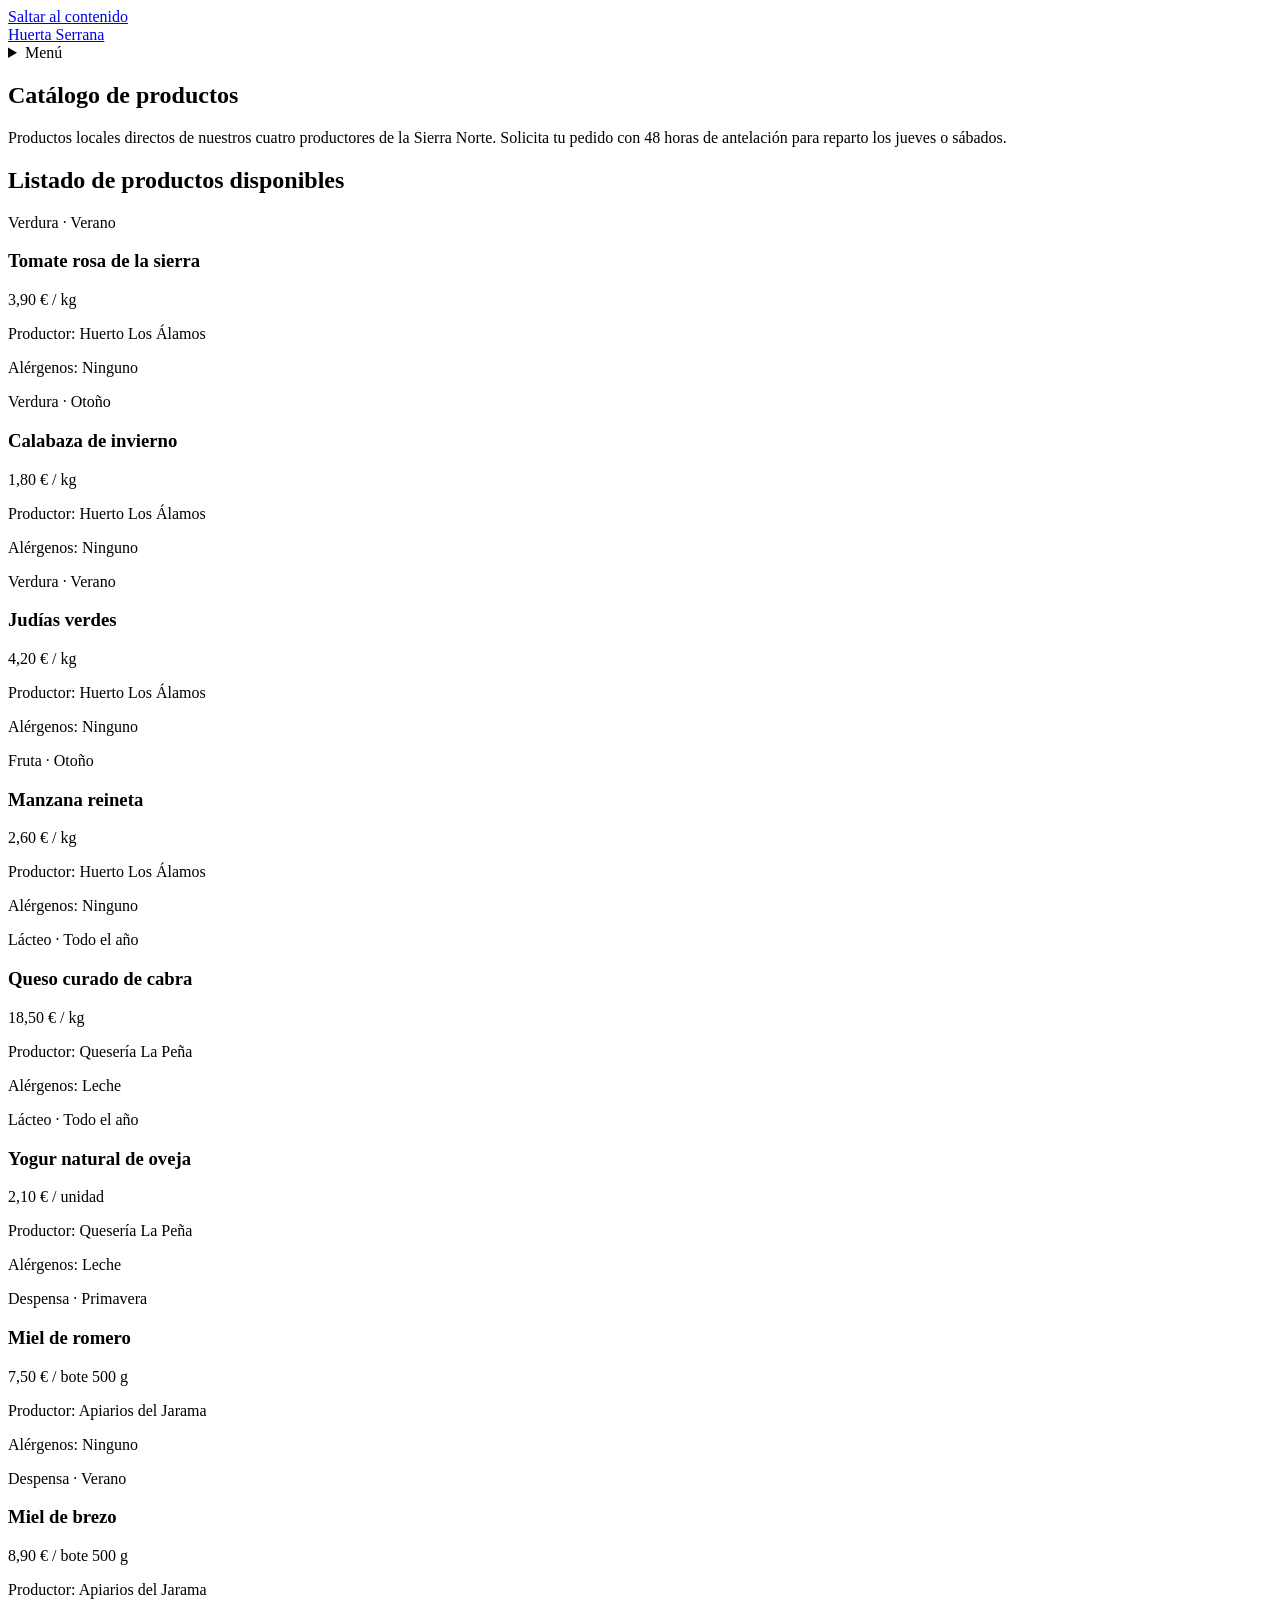
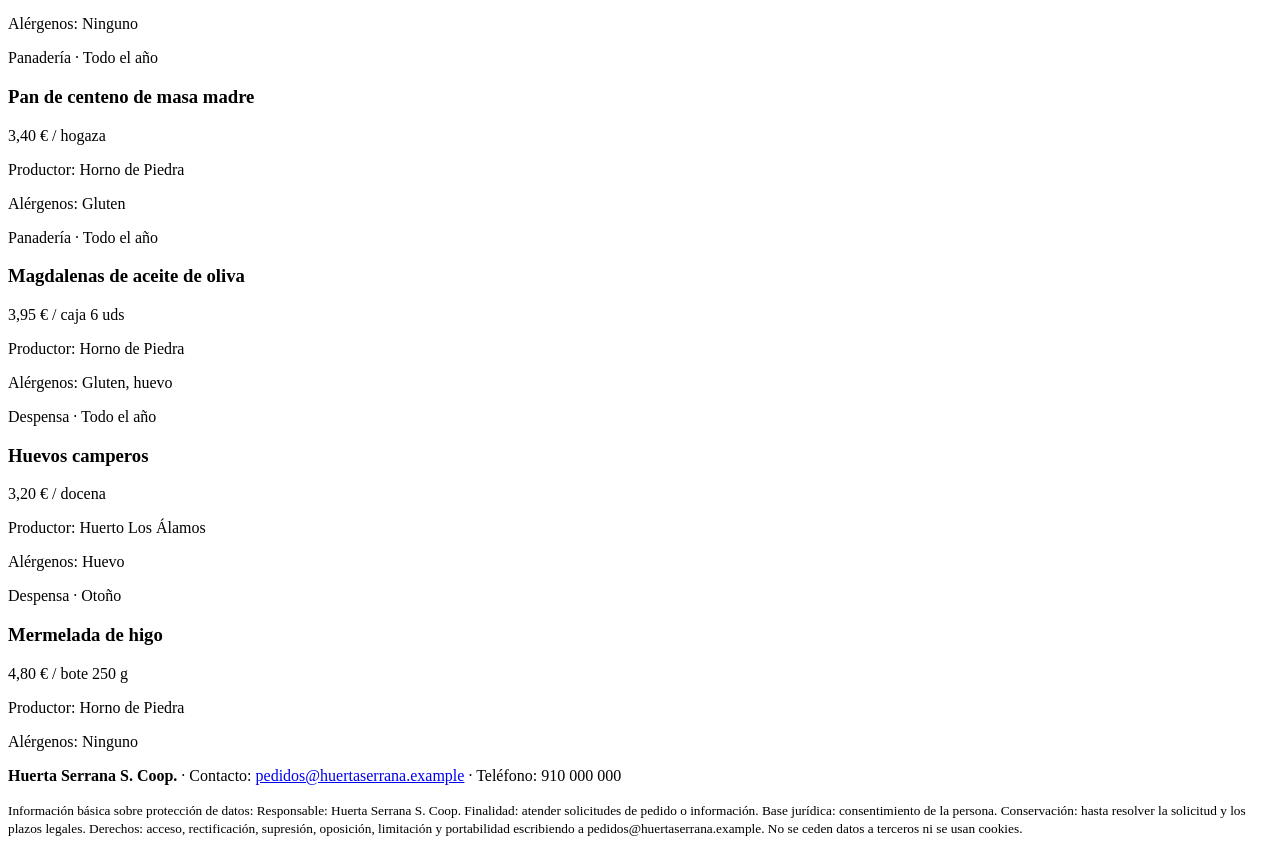
==== catalogo.html @ c81b412e "fix: separar index.html y catalogo.html y corregir defectos de IA" ====
<!DOCTYPE html>
<html lang="es">
<head>
  <meta charset="UTF-8">
  <meta name="viewport" content="width=device-width, initial-scale=1.0">
  <title>Catálogo de productos | Huerta Serrana</title>
  <link rel="stylesheet" href="css/tokens.css">
  <link rel="stylesheet" href="css/base.css">
  <link rel="stylesheet" href="css/layout.css">
  <link rel="stylesheet" href="css/components.css">
</head>
<body>
  <a href="#contenido-principal" class="skip-link">Saltar al contenido</a>

  <header class="cabecera">
    <div class="cabecera__contenedor">
      <a href="index.html" class="cabecera__marca">Huerta Serrana</a>
      <nav class="navegacion" aria-label="Navegación principal">
        <details class="navegacion__menu">
          <summary class="navegacion__boton">Menú</summary>
          <ul class="navegacion__lista">
            <li><a href="index.html">Inicio</a></li>
            <li><a href="catalogo.html" aria-current="page">Catálogo</a></li>
            <li><a href="productores.html">Productores</a></li>
            <li><a href="contacto.html">Contacto y pedido</a></li>
          </ul>
        </details>
      </nav>
    </div>
  </header>

  <main id="contenido-principal">
    <section class="cabecera-pagina">
      <h1>Catálogo de productos</h1>
      <p>Productos locales directos de nuestros cuatro productores de la Sierra Norte. Solicita tu pedido con 48 horas de antelación para reparto los jueves o sábados.</p>
    </section>

    <section class="catalogo" aria-labelledby="titulo-productos">
      <h2 id="titulo-productos" class="visually-hidden">Listado de productos disponibles</h2>
      <div class="rejilla rejilla--3">
        <article class="tarjeta">
          <span class="tarjeta__etiqueta">Verdura · Verano</span>
          <h3 class="tarjeta__titulo">Tomate rosa de la sierra</h3>
          <p class="tarjeta__precio">3,90 € / kg</p>
          <p class="tarjeta__meta">Productor: Huerto Los Álamos</p>
          <p class="tarjeta__alergenos">Alérgenos: Ninguno</p>
        </article>

        <article class="tarjeta">
          <span class="tarjeta__etiqueta">Verdura · Otoño</span>
          <h3 class="tarjeta__titulo">Calabaza de invierno</h3>
          <p class="tarjeta__precio">1,80 € / kg</p>
          <p class="tarjeta__meta">Productor: Huerto Los Álamos</p>
          <p class="tarjeta__alergenos">Alérgenos: Ninguno</p>
        </article>

        <article class="tarjeta">
          <span class="tarjeta__etiqueta">Verdura · Verano</span>
          <h3 class="tarjeta__titulo">Judías verdes</h3>
          <p class="tarjeta__precio">4,20 € / kg</p>
          <p class="tarjeta__meta">Productor: Huerto Los Álamos</p>
          <p class="tarjeta__alergenos">Alérgenos: Ninguno</p>
        </article>

        <article class="tarjeta">
          <span class="tarjeta__etiqueta">Fruta · Otoño</span>
          <h3 class="tarjeta__titulo">Manzana reineta</h3>
          <p class="tarjeta__precio">2,60 € / kg</p>
          <p class="tarjeta__meta">Productor: Huerto Los Álamos</p>
          <p class="tarjeta__alergenos">Alérgenos: Ninguno</p>
        </article>

        <article class="tarjeta">
          <span class="tarjeta__etiqueta">Lácteo · Todo el año</span>
          <h3 class="tarjeta__titulo">Queso curado de cabra</h3>
          <p class="tarjeta__precio">18,50 € / kg</p>
          <p class="tarjeta__meta">Productor: Quesería La Peña</p>
          <p class="tarjeta__alergenos">Alérgenos: Leche</p>
        </article>

        <article class="tarjeta">
          <span class="tarjeta__etiqueta">Lácteo · Todo el año</span>
          <h3 class="tarjeta__titulo">Yogur natural de oveja</h3>
          <p class="tarjeta__precio">2,10 € / unidad</p>
          <p class="tarjeta__meta">Productor: Quesería La Peña</p>
          <p class="tarjeta__alergenos">Alérgenos: Leche</p>
        </article>

        <article class="tarjeta">
          <span class="tarjeta__etiqueta">Despensa · Primavera</span>
          <h3 class="tarjeta__titulo">Miel de romero</h3>
          <p class="tarjeta__precio">7,50 € / bote 500 g</p>
          <p class="tarjeta__meta">Productor: Apiarios del Jarama</p>
          <p class="tarjeta__alergenos">Alérgenos: Ninguno</p>
        </article>

        <article class="tarjeta">
          <span class="tarjeta__etiqueta">Despensa · Verano</span>
          <h3 class="tarjeta__titulo">Miel de brezo</h3>
          <p class="tarjeta__precio">8,90 € / bote 500 g</p>
          <p class="tarjeta__meta">Productor: Apiarios del Jarama</p>
          <p class="tarjeta__alergenos">Alérgenos: Ninguno</p>
        </article>

        <article class="tarjeta">
          <span class="tarjeta__etiqueta">Panadería · Todo el año</span>
          <h3 class="tarjeta__titulo">Pan de centeno de masa madre</h3>
          <p class="tarjeta__precio">3,40 € / hogaza</p>
          <p class="tarjeta__meta">Productor: Horno de Piedra</p>
          <p class="tarjeta__alergenos">Alérgenos: Gluten</p>
        </article>

        <article class="tarjeta">
          <span class="tarjeta__etiqueta">Panadería · Todo el año</span>
          <h3 class="tarjeta__titulo">Magdalenas de aceite de oliva</h3>
          <p class="tarjeta__precio">3,95 € / caja 6 uds</p>
          <p class="tarjeta__meta">Productor: Horno de Piedra</p>
          <p class="tarjeta__alergenos">Alérgenos: Gluten, huevo</p>
        </article>

        <article class="tarjeta">
          <span class="tarjeta__etiqueta">Despensa · Todo el año</span>
          <h3 class="tarjeta__titulo">Huevos camperos</h3>
          <p class="tarjeta__precio">3,20 € / docena</p>
          <p class="tarjeta__meta">Productor: Huerto Los Álamos</p>
          <p class="tarjeta__alergenos">Alérgenos: Huevo</p>
        </article>

        <article class="tarjeta">
          <span class="tarjeta__etiqueta">Despensa · Otoño</span>
          <h3 class="tarjeta__titulo">Mermelada de higo</h3>
          <p class="tarjeta__precio">4,80 € / bote 250 g</p>
          <p class="tarjeta__meta">Productor: Horno de Piedra</p>
          <p class="tarjeta__alergenos">Alérgenos: Ninguno</p>
        </article>
      </div>
    </section>
  </main>

  <footer class="pie">
    <div class="pie__contenedor">
      <p><strong>Huerta Serrana S. Coop.</strong> · Contacto: <a href="mailto:pedidos@huertaserrana.example">pedidos@huertaserrana.example</a> · Teléfono: 910 000 000</p>
      <p><small>Información básica sobre protección de datos: Responsable: Huerta Serrana S. Coop. Finalidad: atender solicitudes de pedido o información. Base jurídica: consentimiento de la persona. Conservación: hasta resolver la solicitud y los plazos legales. Derechos: acceso, rectificación, supresión, oposición, limitación y portabilidad escribiendo a pedidos@huertaserrana.example. No se ceden datos a terceros ni se usan cookies.</small></p>
    </div>
  </footer>
</body>
</html>
---- css/tokens.css ----
:root {
  /* Paleta de marca - Anexo C */
  --color-primario: #2F5D3A;    /* Verde sierra: cabecera, botones, enlaces */
  --color-fondo: #FAF6EC;       /* Crema: fondo de página */
  --color-acento: #B5532A;      /* Tierra: llamadas a la acción secundarias */
  --color-texto: #1F2A22;       /* Tinta: texto principal */
  --color-superficie: #E8E2D2;  /* Arena: tarjetas y separadores */
  --color-destacado: #F2B134;   /* Miel: solo decorativo o con texto Tinta encima */
  --color-apagado: #8A8F86;     /* Gris musgo: NO apto para texto pequeño */
  --color-blanco: #FFFFFF;

  /* Tipografía del sistema - Anexo C */
  --font-sans: system-ui, -apple-system, BlinkMacSystemFont, "Segoe UI", Roboto, sans-serif;
  --font-serif: Georgia, "Times New Roman", serif;

  /* Escala tipográfica fluida / rem */
  --text-xs: 0.75rem;
  --text-sm: 0.875rem;
  --text-base: 1rem;
  --text-lg: 1.125rem;
  --text-xl: 1.375rem;
  --text-2xl: 1.75rem;
  --text-3xl: 2.25rem;

  /* Escala de espaciado */
  --space-xs: 0.25rem;
  --space-sm: 0.5rem;
  --space-md: 1rem;
  --space-lg: 1.5rem;
  --space-xl: 2.5rem;
  --space-2xl: 4rem;

  /* Radios y bordes */
  --radius-sm: 0.25rem;
  --radius-md: 0.5rem;
  --radius-lg: 1rem;
  --ancho-max: 75rem;
}
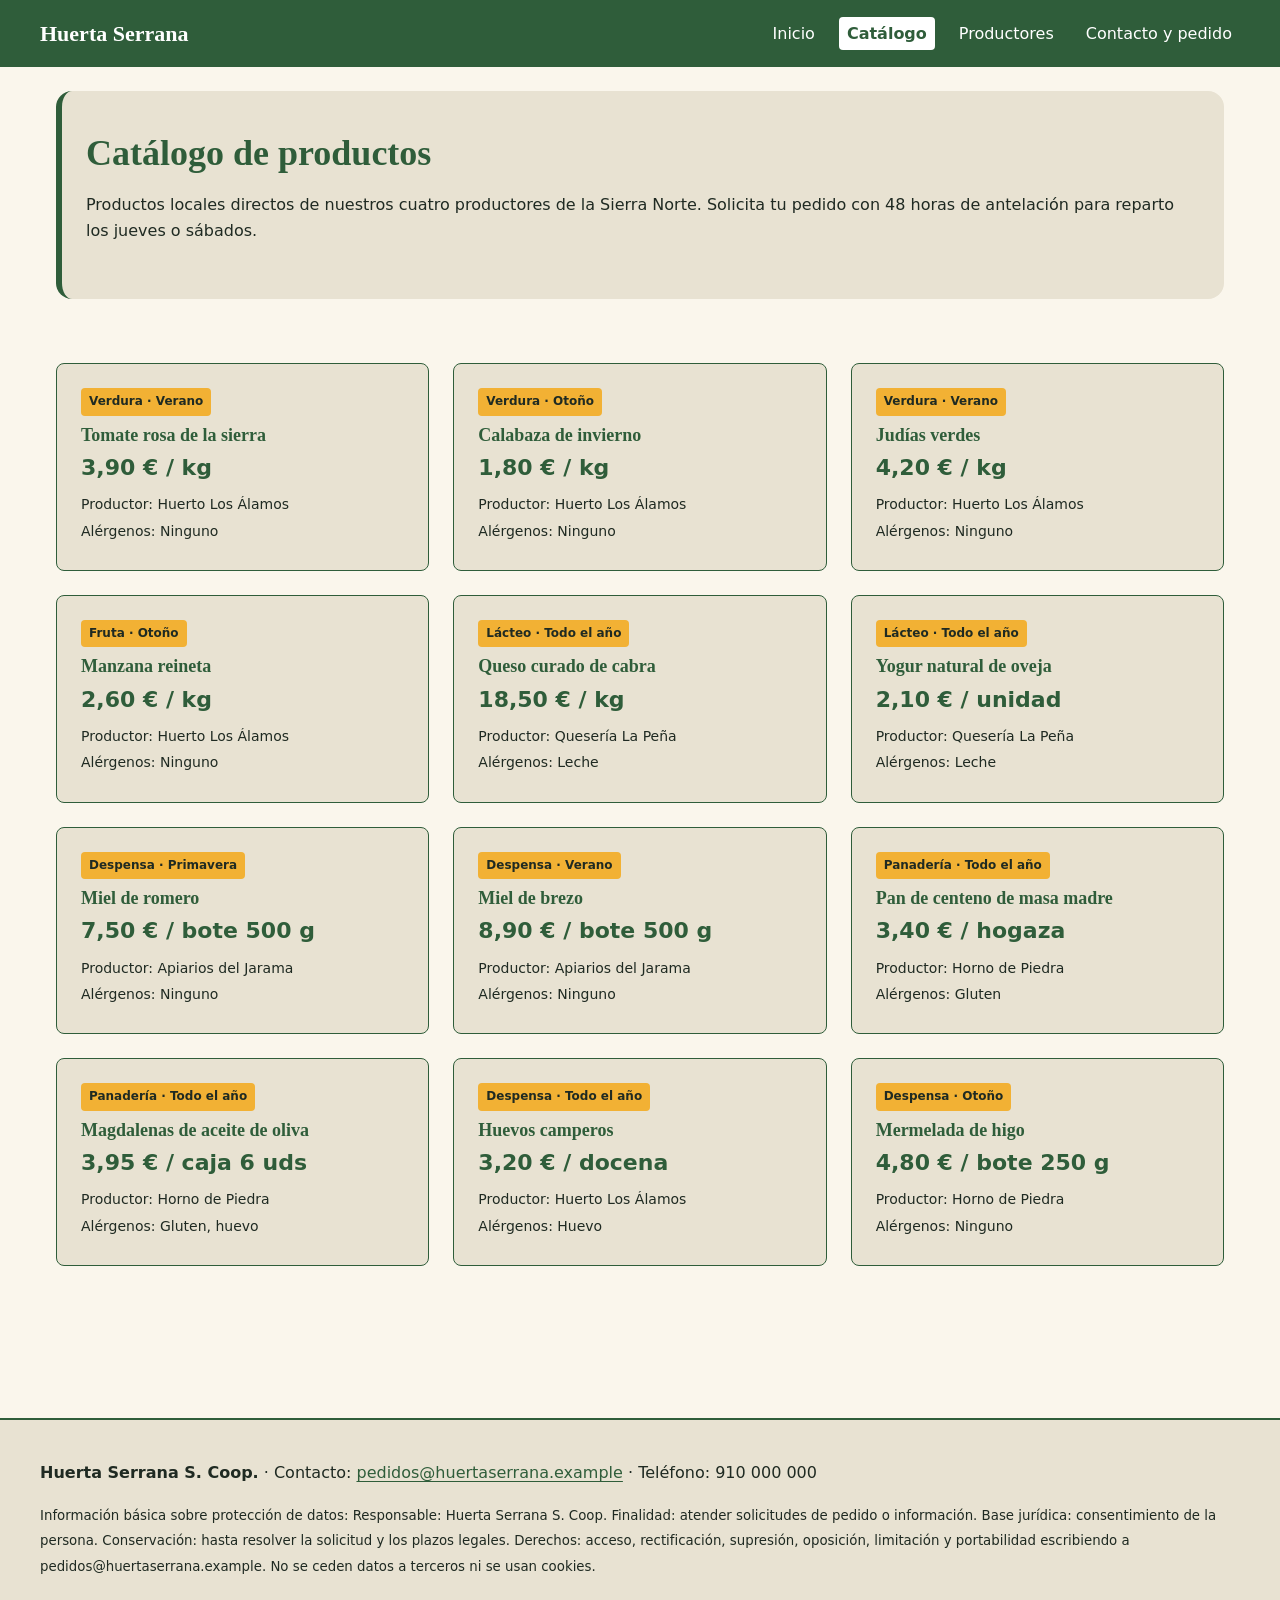
==== commit 74868b39: "fix: abrir menu de navegacion en las 4 paginas" ====
--- a/catalogo.html
+++ b/catalogo.html
@@ -16,7 +16,7 @@
     <div class="cabecera__contenedor">
       <a href="index.html" class="cabecera__marca">Huerta Serrana</a>
       <nav class="navegacion" aria-label="Navegación principal">
-        <details class="navegacion__menu">
+        <details class="navegacion__menu" open>
           <summary class="navegacion__boton">Menú</summary>
           <ul class="navegacion__lista">
             <li><a href="index.html">Inicio</a></li>
--- a/css/base.css
+++ b/css/base.css
@@ -0,0 +1,136 @@
+/* Reset y base del documento */
+*,
+*::before,
+*::after {
+  box-sizing: border-box;
+}
+
+html {
+  font-size: 100%;
+  scroll-behavior: smooth;
+}
+
+@media (prefers-reduced-motion: reduce) {
+  html {
+    scroll-behavior: auto;
+  }
+
+  *,
+  *::before,
+  *::after {
+    animation-duration: 0.01ms !important;
+    transition-duration: 0.01ms !important;
+  }
+}
+
+/* Soporte opcional modo oscuro (RF10) manteniendo contraste AA */
+@media (prefers-color-scheme: dark) {
+  :root {
+    --color-fondo: #161D18;
+    --color-texto: #F4F1EA;
+    --color-superficie: #232E26;
+    --color-primario: #4C8C5C;
+  }
+}
+
+body {
+  margin: 0;
+  font-family: var(--font-sans);
+  font-size: var(--text-base);
+  line-height: 1.6;
+  color: var(--color-texto);
+  background-color: var(--color-fondo);
+}
+
+h1,
+h2,
+h3 {
+  font-family: var(--font-serif);
+  color: var(--color-primario);
+  line-height: 1.25;
+  margin-top: 0;
+  margin-bottom: var(--space-md);
+}
+
+h1 {
+  font-size: var(--text-2xl);
+}
+
+h2 {
+  font-size: var(--text-xl);
+}
+
+h3 {
+  font-size: var(--text-lg);
+}
+
+@media (min-width: 768px) {
+  h1 {
+    font-size: var(--text-3xl);
+  }
+
+  h2 {
+    font-size: var(--text-2xl);
+  }
+}
+
+p {
+  margin-top: 0;
+  margin-bottom: var(--space-md);
+}
+
+a {
+  color: var(--color-primario);
+  text-underline-offset: 0.2rem;
+}
+
+a:hover {
+  color: var(--color-acento);
+}
+
+/* Foco visible para navegación con teclado (V04) */
+a:focus-visible,
+button:focus-visible,
+summary:focus-visible,
+input:focus-visible,
+select:focus-visible,
+textarea:focus-visible {
+  outline: 0.1875rem solid var(--color-acento);
+  outline-offset: 0.1875rem;
+}
+
+/* Utilidades de accesibilidad */
+.skip-link {
+  position: absolute;
+  left: -9999px;
+  top: var(--space-sm);
+  background-color: var(--color-primario);
+  color: var(--color-blanco);
+  padding: var(--space-sm) var(--space-md);
+  border-radius: var(--radius-sm);
+  font-weight: 700;
+  z-index: 100;
+}
+
+.skip-link:focus {
+  left: var(--space-md);
+}
+
+.visually-hidden {
+  position: absolute;
+  width: 0.0625rem;
+  height: 0.0625rem;
+  padding: 0;
+  margin: -0.0625rem;
+  overflow: hidden;
+  clip: rect(0, 0, 0, 0);
+  white-space: nowrap;
+  border: 0;
+}
+
+img {
+  max-width: 100%;
+  height: auto;
+  display: block;
+  margin-top: var(--space-md);
+  border-radius: var(--radius-md);
--- a/css/layout.css
+++ b/css/layout.css
@@ -0,0 +1,132 @@
+/* Estructura general y contenedores */
+main {
+  max-width: var(--ancho-max);
+  margin: 0 auto;
+  padding: var(--space-lg) var(--space-md);
+}
+
+section {
+  margin-bottom: var(--space-2xl);
+}
+
+/* Cabecera y navegación mobile-first sin JS */
+.cabecera {
+  background-color: var(--color-primario);
+  color: var(--color-blanco);
+  padding: var(--space-md);
+}
+
+.cabecera__contenedor {
+  max-width: var(--ancho-max);
+  margin: 0 auto;
+  display: flex;
+  flex-wrap: wrap;
+  align-items: center;
+  justify-content: space-between;
+  gap: var(--space-md);
+}
+
+.cabecera__marca {
+  font-family: var(--font-serif);
+  font-size: var(--text-xl);
+  font-weight: 700;
+  color: var(--color-blanco);
+  text-decoration: none;
+}
+
+.cabecera__marca:hover {
+  color: var(--color-destacado);
+}
+
+.navegacion__boton {
+  list-style: none;
+  cursor: pointer;
+  background-color: var(--color-acento);
+  color: var(--color-blanco);
+  padding: var(--space-sm) var(--space-md);
+  border-radius: var(--radius-sm);
+  font-weight: 600;
+}
+
+.navegacion__boton::-webkit-details-marker {
+  display: none;
+}
+
+.navegacion__lista {
+  list-style: none;
+  margin: var(--space-md) 0 0;
+  padding: 0;
+  display: flex;
+  flex-direction: column;
+  gap: var(--space-sm);
+}
+
+.navegacion__lista a {
+  display: block;
+  color: var(--color-blanco);
+  text-decoration: none;
+  padding: var(--space-xs) var(--space-sm);
+  border-radius: var(--radius-sm);
+}
+
+.navegacion__lista a[aria-current="page"] {
+  background-color: var(--color-blanco);
+  color: var(--color-primario);
+  font-weight: 700;
+}
+
+@media (min-width: 768px) {
+  .navegacion__boton {
+    display: none;
+  }
+
+  .navegacion__lista {
+    display: flex !important;
+    flex-direction: row;
+    margin-top: 0;
+    gap: var(--space-md);
+  }
+}
+
+/* Rejillas adaptables (CSS Grid) */
+.rejilla {
+  display: grid;
+  grid-template-columns: 1fr;
+  gap: var(--space-lg);
+}
+
+@media (min-width: 768px) {
+  .rejilla--2 {
+    grid-template-columns: repeat(2, 1fr);
+  }
+
+  .rejilla--3 {
+    grid-template-columns: repeat(2, 1fr);
+  }
+
+  .layout-productores {
+    display: grid;
+    grid-template-columns: 2fr 1fr;
+    gap: var(--space-xl);
+    align-items: start;
+  }
+}
+
+@media (min-width: 1280px) {
+  .rejilla--3 {
+    grid-template-columns: repeat(3, 1fr);
+  }
+}
+
+/* Pie de página */
+.pie {
+  background-color: var(--color-superficie);
+  border-top: 0.125rem solid var(--color-primario);
+  padding: var(--space-xl) var(--space-md);
+  margin-top: var(--space-2xl);
+}
+
+.pie__contenedor {
+  max-width: var(--ancho-max);
+  margin: 0 auto;
+}
--- a/css/components.css
+++ b/css/components.css
@@ -0,0 +1,212 @@
+/* Portada y cabecera de página */
+.portada,
+.cabecera-pagina {
+  background-color: var(--color-superficie);
+  padding: var(--space-xl) var(--space-lg);
+  border-radius: var(--radius-lg);
+  border-left: 0.375rem solid var(--color-primario);
+}
+
+/* Botones BEM */
+.boton {
+  display: inline-block;
+  padding: var(--space-sm) var(--space-lg);
+  border-radius: var(--radius-md);
+  font-weight: 700;
+  text-decoration: none;
+  border: none;
+  cursor: pointer;
+  font-size: var(--text-base);
+}
+
+.boton--primario {
+  background-color: var(--color-primario);
+  color: var(--color-blanco);
+}
+
+.boton--primario:hover {
+  background-color: var(--color-acento);
+  color: var(--color-blanco);
+}
+
+/* Pasos cómo funciona */
+.pasos__lista {
+  list-style: none;
+  padding: 0;
+  margin: 0;
+  display: grid;
+  grid-template-columns: 1fr;
+  gap: var(--space-lg);
+}
+
+@media (min-width: 768px) {
+  .pasos__lista {
+    grid-template-columns: repeat(3, 1fr);
+  }
+}
+
+.pasos__item {
+  background-color: var(--color-superficie);
+  padding: var(--space-lg);
+  border-radius: var(--radius-md);
+}
+
+/* Tarjetas BEM (cestas, productos, productores) */
+.tarjeta {
+  background-color: var(--color-superficie);
+  padding: var(--space-lg);
+  border-radius: var(--radius-md);
+  border: 0.0625rem solid var(--color-primario);
+  display: flex;
+  flex-direction: column;
+  justify-content: space-between;
+}
+
+.tarjeta--destacada {
+  border-width: 0.1875rem;
+  border-color: var(--color-acento);
+}
+
+.tarjeta__etiqueta {
+  display: inline-block;
+  align-self: flex-start;
+  background-color: var(--color-destacado);
+  color: var(--color-texto);
+  font-size: var(--text-xs);
+  font-weight: 700;
+  padding: var(--space-xs) var(--space-sm);
+  border-radius: var(--radius-sm);
+  margin-bottom: var(--space-sm);
+}
+
+.tarjeta__titulo {
+  margin-bottom: var(--space-xs);
+}
+
+.tarjeta__precio {
+  font-size: var(--text-xl);
+  font-weight: 700;
+  color: var(--color-primario);
+  margin-bottom: var(--space-sm);
+}
+
+.tarjeta__meta,
+.tarjeta__alergenos {
+  font-size: var(--text-sm);
+  margin-bottom: var(--space-xs);
+}
+
+/* Tabla comparativa responsive (RF7) */
+.tabla-contenedor {
+  overflow-x: auto;
+  margin-top: var(--space-xl);
+}
+
+.tabla {
+  width: 100%;
+  border-collapse: collapse;
+  background-color: var(--color-fondo);
+  color: var(--color-texto);
+}
+
+.tabla caption {
+  font-weight: 700;
+  margin-bottom: var(--space-sm);
+  text-align: left;
+  color: var(--color-primario);
+}
+
+.tabla th,
+.tabla td {
+  padding: var(--space-sm) var(--space-md);
+  border: 0.0625rem solid var(--color-primario);
+  text-align: left;
+}
+
+.tabla thead th {
+  background-color: var(--color-primario);
+  color: var(--color-blanco);
+}
+
+/* Aviso y aside lateral */
+.aviso,
+.info-lateral {
+  background-color: var(--color-superficie);
+  padding: var(--space-lg);
+  border-radius: var(--radius-md);
+  border-left: 0.25rem solid var(--color-acento);
+}
+
+/* Formulario accesible (RF5) */
+.formulario {
+  max-width: 40rem;
+  background-color: var(--color-superficie);
+  padding: var(--space-lg);
+  border-radius: var(--radius-md);
+}
+
+.formulario__grupo {
+  margin-bottom: var(--space-md);
+  display: flex;
+  flex-direction: column;
+  gap: var(--space-xs);
+}
+
+.formulario__grupo--check {
+  flex-direction: row;
+  align-items: flex-start;
+  gap: var(--space-sm);
+}
+
+.formulario__etiqueta {
+  font-weight: 700;
+}
+
+.formulario__campo {
+  font-family: var(--font-sans);
+  font-size: var(--text-base);
+  padding: var(--space-sm);
+  border: 0.0625rem solid var(--color-primario);
+  border-radius: var(--radius-sm);
+  background-color: var(--color-blanco);
+  color: var(--color-texto);
+}
+
+/* Preguntas frecuentes (RF8) */
+.faq__item {
+  background-color: var(--color-superficie);
+  padding: var(--space-md);
+  border-radius: var(--radius-md);
+  margin-bottom: var(--space-sm);
+}
+
+.faq__pregunta {
+  font-weight: 700;
+  cursor: pointer;
+  color: var(--color-primario);
+}
+
+.faq__respuesta {
+  margin-top: var(--space-sm);
+  margin-bottom: 0;
+}
+
+/* Modo impresión para el catálogo (RF9) */
+@media print {
+  .cabecera,
+  .pie,
+  .skip-link,
+  .boton {
+    display: none;
+  }
+
+  body {
+    background-color: var(--color-blanco);
+    color: var(--color-texto);
+  }
+
+  .tarjeta {
+    break-inside: avoid;
+    border: 0.0625rem solid var(--color-texto);
+  }
+}
